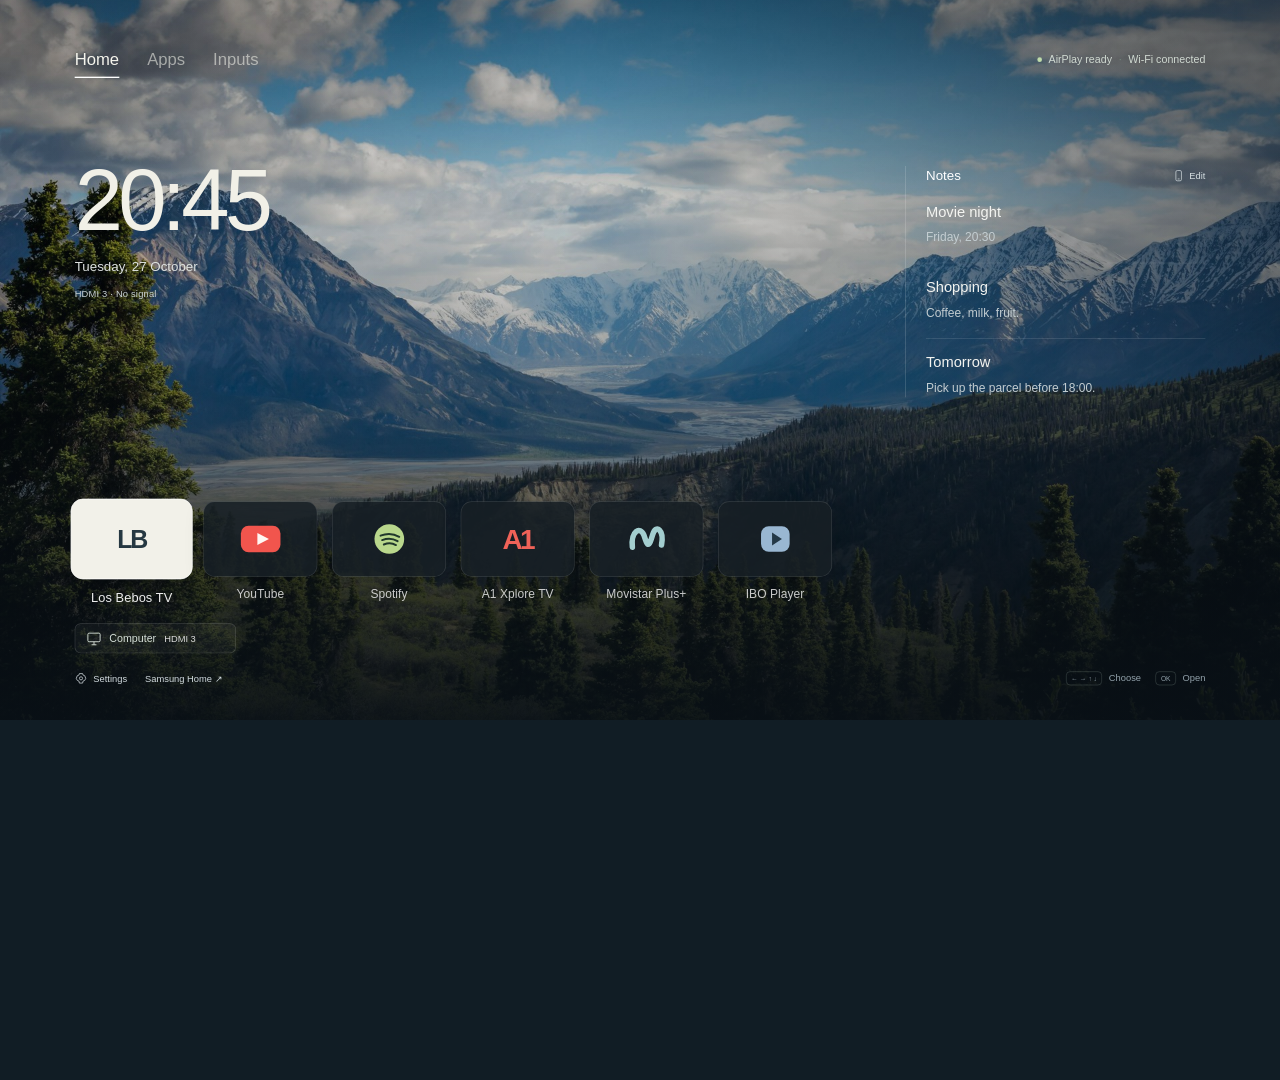
==== concepts/home/v2/index.html @ ef914795 "Add cinematic and monochrome home-screen alternatives" ====
<!doctype html><html lang="en"><head><meta charset="utf-8"><meta name="viewport" content="width=device-width, initial-scale=1"><title>Los Bebos · Home concept</title><style>
*{box-sizing:border-box}body{margin:0;background:#111d25;color:#f4f4ec;font-family:Arial,sans-serif}button,input,textarea{font:inherit}button{cursor:pointer}.screen{width:1920px;height:1080px;padding:68px 88px;position:relative;overflow:hidden;background:radial-gradient(ellipse at 25% 110%,#293b3a 0,transparent 57%),radial-gradient(ellipse at 95% 0,#414441 0,transparent 50%),#14212a}.screen:before{content:"";position:absolute;width:1300px;height:900px;border-radius:50%;background:linear-gradient(150deg,#394b46,#253e3d00);left:-350px;bottom:-600px;transform:rotate(-15deg);pointer-events:none}.header,.content,.footer{position:relative;z-index:1}.header{display:flex;justify-content:space-between;align-items:flex-start}.brand{display:flex;align-items:center;gap:15px;font-size:21px;letter-spacing:2px;font-weight:700}.brand i{font-style:normal;width:38px;height:38px;border:1px solid #dce6d03d;border-radius:12px;display:grid;place-items:center;color:#d5e0c8;font-size:16px;letter-spacing:-1px}.greeting{font-size:65px;font-weight:400;letter-spacing:-2px;margin:38px 0 0}.sub{color:#acb8b6;font-size:23px;margin:15px 0 0}.topright{text-align:right}.time{font-size:70px;line-height:1;font-weight:300;letter-spacing:-3px}.date{color:#b3bfba;font-size:19px;margin-top:14px}.statuses{margin-top:23px;display:flex;align-items:center;gap:12px;justify-content:flex-end;font-size:16px;color:#d0d9d1}.dot{width:7px;height:7px;background:#c0dcaa;border-radius:50%;box-shadow:0 0 12px #b5d3a92b}.content{display:grid;grid-template-columns:1050px 1fr;gap:70px;margin-top:66px}.eyebrow{color:#aebdb7;font-size:16px;letter-spacing:2.4px;font-weight:500;text-transform:uppercase;margin-bottom:24px}.apps{display:grid;grid-template-columns:repeat(3,1fr);gap:22px}.tile{height:194px;border-radius:23px;background:#ffffff06;border:1px solid #ffffff10;display:flex;flex-direction:column;justify-content:center;align-items:center;color:#e8eeea;gap:22px;position:relative;transition:.18s}.tile.selected,.tile:focus{outline:none;border-color:#d9e9c5;background:#c9dec00c;box-shadow:0 0 0 3px #d9e9c51a}.tile.selected:after{content:"";position:absolute;bottom:14px;width:19px;height:3px;border-radius:2px;background:#d5e8c2}.tile svg{height:57px;width:78px}.tile span{font-size:21px;letter-spacing:.1px}.lb{font-size:40px;font-weight:800;color:#e3efd6;letter-spacing:-4px;line-height:57px}.a1{color:#ef6258;font-size:45px;font-weight:800;letter-spacing:-4px;line-height:57px}.hdmi{margin-top:28px;height:79px;padding:0 24px;display:flex;align-items:center;border:1px solid #ffffff13;border-radius:17px;gap:20px;background:#ffffff03;color:#d5dfd8;font-size:21px;width:100%}.hdmi svg{width:27px;height:27px}.hdmi small{color:#a8b6b0;font-size:16px;margin-left:auto}.noteshead{display:flex;justify-content:space-between;align-items:center;margin-bottom:24px}.noteshead .eyebrow{margin:0}.noteshead button{background:transparent;border:0;padding:0;color:#cfdbc9;font-size:17px;display:flex;align-items:center;gap:9px}.noteshead svg{width:18px;height:21px}.notes{display:flex;flex-direction:column;gap:19px}.note{color:#29322e;min-height:148px;border-radius:7px 7px 15px 15px;padding:23px 29px;box-shadow:0 8px 18px #0000000c;position:relative;white-space:pre-line}.note:nth-child(1){background:#e7dfb5;transform:rotate(-.7deg)}.note:nth-child(2){background:#cbd9cb;transform:rotate(.6deg);min-height:143px}.note:nth-child(3){background:#d8cee1;transform:rotate(-.5deg);min-height:152px}.note:before{content:"";position:absolute;top:0;left:41%;height:17px;width:95px;transform:translateY(-8px) rotate(-2deg);background:#f6f3e94f;border:1px solid #ffffff16}.note h3{font-family:Georgia,serif;font-weight:400;font-size:29px;margin:0 0 10px;letter-spacing:-.4px}.note p{font-size:20px;margin:0;line-height:1.5}.note small{display:block;position:absolute;right:23px;bottom:17px;font-size:13px;opacity:.57}.footer{position:absolute;bottom:52px;left:88px;right:88px;display:flex;justify-content:space-between;align-items:center;color:#a8b8b2;font-size:17px}.footleft{display:flex;gap:31px;align-items:center}.footleft button{border:0;background:none;color:#d6dfd7;display:flex;align-items:center;gap:9px;padding:0;font-size:17px}.footleft svg{width:19px;height:19px}.key{display:inline-block;border:1px solid #aabbb347;border-radius:6px;padding:4px 7px;font-size:12px;margin-right:6px}.demo{position:absolute;top:18px;left:88px;color:#e8e9de55;font-size:11px;letter-spacing:2px;z-index:2}.editor{display:none;position:fixed;inset:0;background:#0e171e;z-index:5;padding:24px;color:#eef3e9;overflow:auto}.editor.open{display:block}.phone{max-width:430px;margin:auto}.phonehead{display:flex;align-items:center;justify-content:space-between;margin:8px 0 35px;color:#bdcbbd;font-size:16px}.phonehead button{border:0;background:none;color:#dbe8ca;font-size:16px}.editor h1{font-family:Georgia,serif;font-size:43px;font-weight:400;margin:0 0 14px;letter-spacing:-1px}.editor .help{color:#a9bbb1;font-size:16px;line-height:1.6;margin-bottom:28px}.editcard{border:1px solid #ffffff16;background:#ffffff04;border-radius:18px;padding:19px;margin-bottom:18px}.editcard label{font-size:12px;letter-spacing:1.5px;color:#b8c8bc;text-transform:uppercase}.editcard input,.editcard textarea{background:none;color:#edf1e7;width:100%;border:0;outline:none;margin-top:12px;font-size:19px;line-height:1.5;resize:vertical}.editcard input{font-weight:bold;margin-bottom:8px}.swatches{display:flex;gap:10px;margin-top:13px}.swatches i{height:22px;width:22px;border-radius:50%;display:block}.save{width:100%;border:0;border-radius:14px;padding:18px;font-size:18px;font-weight:bold;background:#d9e9c4;color:#20332b}.previewmsg{color:#95a99e;font-size:13px;line-height:1.7;text-align:center;margin-top:20px}.phoneonly .screen{display:none}.phoneonly .editor{display:block;position:relative;min-height:100vh}.phoneonly{background:#0e171e}

.screen{background:linear-gradient(180deg,rgba(9,16,22,.18),rgba(9,16,22,.09) 28%,rgba(9,16,22,.5) 65%,rgba(9,16,22,.95)),linear-gradient(90deg,rgba(6,16,24,.13),rgba(6,16,24,0) 45%,rgba(6,16,24,.45)),url('mountain.jpg') center 47%/cover;padding:75px 112px}.screen:before{display:none}.demo{display:none}.header{align-items:center}.brand{font-size:25px;font-weight:400;letter-spacing:0;gap:42px}.brand>i{display:none}.nav{opacity:.56;cursor:pointer}.nav.active{opacity:1;border-bottom:2px solid white;padding-bottom:11px;margin-bottom:-13px}.greeting,.sub,.date{display:none}.topright{display:flex;align-items:center;gap:28px}.topright .time{font-size:25px;letter-spacing:0;line-height:1}.statuses{margin:0;font-size:16px;gap:10px}.content{position:absolute;inset:0;display:block;margin:0;pointer-events:none}.content section{position:absolute;left:112px;bottom:215px;pointer-events:auto}.content section>.eyebrow{display:none}.apps{grid-template-columns:repeat(6,171px);gap:22px}.tile{width:171px;height:113px;border-radius:17px;background:rgba(24,31,37,.87);border:1px solid #ffffff20;box-shadow:0 9px 30px #0002;gap:0;color:white;transition:transform .15s}.tile span{font-size:18px;position:absolute;bottom:-38px;white-space:nowrap;color:#eee;opacity:.83}.tile svg{width:66px;height:53px}.tile .a1{font-size:42px}.tile.selected,.tile:focus{background:#f2f1e9;border:1px solid #fff;box-shadow:0 16px 35px #0004;transform:scale(1.07);outline:none}.tile.selected:after{display:none}.tile.selected .lb{color:#263842}.tile.selected span{opacity:1}.tile .lb{font-size:35px;letter-spacing:-3px}.hdmi{position:absolute;top:183px;left:0;margin:0;width:242px;height:45px;padding:0 17px;gap:12px;background:#ffffff09;border:1px solid #ffffff27;border-radius:9px;font-size:16px}.hdmi svg{width:22px;height:22px}.hdmi small{font-size:14px;margin:0;color:#ddd}.hdmi span{display:none}.content aside{position:absolute;top:249px;right:112px;width:450px;pointer-events:auto;border-left:1px solid #ffffff38;padding:3px 0 0 30px}.noteshead{margin-bottom:30px}.noteshead .eyebrow{font-size:20px;color:white;letter-spacing:0;text-transform:none}.noteshead button{font-size:14px;color:#d4dcdf}.noteshead svg{width:14px}.notes{gap:0}.note,.note:nth-child(n){padding:0 0 23px;margin-bottom:23px;min-height:0;background:none;transform:none;box-shadow:none;border-radius:0;border-bottom:1px solid #ffffff25;color:#f3f4f1;white-space:normal}.note:last-child{border:0;margin:0;padding:0}.note:before{display:none}.note h3{font:400 22px Arial,sans-serif;letter-spacing:0;margin:0 0 11px}.note p{font:400 18px Arial,sans-serif;line-height:1.6;color:#c3cdd1;white-space:pre-line}.note small{display:none}.footer{bottom:52px;left:112px;right:112px;font-size:14px;color:#93a2ab}.footleft{gap:27px}.footleft button{font-size:14px;color:#d2dbdf}.key{font-size:10px}.ambient{position:absolute;left:112px;top:235px;z-index:1}.ambienttime{font:300 130px Arial,sans-serif;letter-spacing:-7px;line-height:1;color:#f1f0e7}.ambientdate{font:400 20px Arial,sans-serif;color:#dde1e0;margin-top:23px}.ambientlabel{margin-top:21px;font-size:14px;color:#cad4d6;letter-spacing:.3px}.tagline{display:none}.hardware.screen{background:#111211;background-image:radial-gradient(#ffffff08 .7px,transparent .7px);background-size:6px 6px;color:#e9eae5}.hardware .brand{font-family:Arial,sans-serif;font-size:18px;gap:32px;letter-spacing:1px}.hardware .nav.active{border-color:#e25444}.hardware .statuses{font-family:monospace;font-size:14px}.hardware .topright .time{font-family:monospace;font-size:20px}.hardware .ambient{top:242px}.hardware .ambienttime{font:400 147px monospace;letter-spacing:-12px}.hardware .ambientdate{font:400 18px monospace;letter-spacing:2px;text-transform:uppercase}.hardware .ambientlabel{font-family:monospace;font-size:15px;margin-top:34px;color:#8d9690}.hardware .ambientlabel:before{content:'';width:8px;height:8px;display:inline-block;background:#e25444;border-radius:50%;margin-right:10px}.hardware .content aside{top:252px;right:112px;width:470px;border-left-color:#555b54}.hardware .noteshead .eyebrow{font:400 16px monospace;letter-spacing:2px;text-transform:uppercase}.hardware .noteshead button{font-family:monospace;font-size:12px}.hardware .note h3{font-size:20px}.hardware .note p{font-family:monospace;font-size:16px;color:#a5ada5}.hardware .noteshead{margin-bottom:35px}.hardware .note{border-bottom-color:#343933}.hardware .tile{border-radius:9px;background:#1d201d;box-shadow:none;border:1px solid #454b42}.hardware .tile svg{filter:grayscale(1) brightness(1.8)}.hardware .tile .a1{color:#d4dcd1}.hardware .tile.selected,.hardware .tile:focus{background:#d95142;border-color:#d95142}.hardware .tile.selected .lb{color:#fff}.hardware .tile span{font-size:16px}.hardware .hdmi{border-color:#41473f;background:none;border-radius:6px;font-family:monospace;font-size:14px}.hardware .footer,.hardware .footleft button{font-family:monospace;font-size:12px}.hardware .ambientdate{color:#e1e5dc}
.topright .time{display:none}</style></head><body><main class="screen"><div class="demo">HOME SCREEN CONCEPT</div><header class="header"><div><div class="brand"><span class="nav active">Home</span><span class="nav">Apps</span><span class="nav">Inputs</span></div><h1 class="greeting">A little more at home.</h1><p class="sub">Your favourites. Your people. Your space.</p></div><div class="topright"><div class="time">20:45</div><div class="date">Tuesday, 27 October</div><div class="statuses"><span class="dot"></span>AirPlay ready<span style="color:#71887e">·</span>Wi-Fi connected</div></div></header><div class="ambient"><div class="ambienttime">20:45</div><div class="ambientdate">Tuesday, 27 October</div><div class="ambientlabel">HDMI 3 · No signal</div></div><div class="content"><section><div class="eyebrow">Make yourself comfortable</div><div class="apps"><button class="tile selected"><div class="lb">LB</div><span>Los Bebos TV</span></button><button class="tile"><svg viewBox="0 0 80 58"><rect x="4" y="5" width="72" height="48" rx="14" fill="#f1554d"/><path d="M34 18L55 29L34 40Z" fill="#fff8f2"/></svg><span>YouTube</span></button><button class="tile"><svg viewBox="0 0 80 58"><circle cx="40" cy="29" r="27" fill="#b9d78c"/><g fill="none" stroke="#21372c" stroke-width="3.6" stroke-linecap="round"><path d="M24 23Q42 16 58 25"/><path d="M27 31Q42 25 55 33"/><path d="M30 39Q42 34 52 40"/></g></svg><span>Spotify</span></button><button class="tile"><div class="a1">A1</div><span>A1 Xplore TV</span></button><button class="tile"><svg viewBox="0 0 80 58"><path d="M14 44C11 14 28 5 35 22C42 44 44 45 51 21C57 1 72 12 67 40" fill="none" stroke="#a3cecf" stroke-width="10" stroke-linecap="round"/></svg><span>Movistar Plus+</span></button><button class="tile"><svg viewBox="0 0 80 58"><rect x="14" y="6" width="52" height="46" rx="14" fill="#99b7d2"/><path d="M34 17L52 29L34 41Z" fill="#243947"/></svg><span>IBO Player</span></button></div><button class="hdmi"><svg viewBox="0 0 24 24" fill="none" stroke="currentColor" stroke-width="1.5"><rect x="2" y="3" width="20" height="14" rx="2"/><path d="M8 22h8M12 17v5"/></svg>Computer <small>HDMI 3</small><span style="margin-left:10px">↗</span></button></section><aside><div class="noteshead"><div class="eyebrow">Notes</div><button id="edit"><svg viewBox="0 0 20 24" fill="none" stroke="currentColor" stroke-width="1.5"><rect x="4" y="1" width="12" height="22" rx="3"/><path d="M8 19h4"/></svg>Edit</button></div><div class="notes" id="notes"></div></aside></div><footer class="footer"><div class="footleft"><button><svg viewBox="0 0 24 24" fill="none" stroke="currentColor" stroke-width="1.4"><circle cx="12" cy="12" r="3"/><path d="M9 3h6l1 3 3 1 2 5-2 4-3 1-1 4H9l-1-4-3-1-2-4 2-5 3-1z"/></svg>Settings</button><button>Samsung Home ↗</button></div><div><span class="key">← → ↑ ↓</span> Choose <span class="key" style="margin-left:18px">OK</span> Open</div></footer></main><section class="editor" id="editor"><div class="phone"><div class="phonehead"><span>LOS BEBOS · FAMILY BOARD</span><button id="close">Done</button></div><h1>Edit notes</h1><div class="help">Edit the notes shown on the home screen.</div><div id="fields"></div><button class="save" id="save">Save notes</button><div class="previewmsg">Interactive design preview.<br>Edits are saved in this browser; no TV is connected.</div></div></section><script>
if(location.search.includes('mono'))document.querySelector('.screen').classList.add('hardware');
const defaults=[{title:'Movie night',text:'Friday, 20:30',by:''},{title:'Shopping',text:'Coffee, milk, fruit.',by:''},{title:'Tomorrow',text:'Pick up the parcel before 18:00.',by:''}];let notes;try{notes=JSON.parse(localStorage.getItem('home-concept-v2-notes'))||defaults;}catch(e){notes=defaults;}function render(){const n=document.getElementById('notes');n.textContent='';notes.forEach(e=>{let c=document.createElement('article');c.className='note';for(let[k,tag]of[['title','h3'],['text','p'],['by','small']]){let el=document.createElement(tag);el.textContent=e[k];c.appendChild(el);}n.appendChild(c);});const f=document.getElementById('fields');f.textContent='';notes.forEach((e,i)=>{let c=document.createElement('div');c.className='editcard';c.innerHTML='<label>Note '+(i+1)+'</label><input aria-label="Note title"><textarea rows="2" aria-label="Note text"></textarea><div class="swatches"><i style="background:#e7dfb5"></i><i style="background:#cbd9cb"></i><i style="background:#d8cee1"></i></div>';c.querySelector('input').value=e.title;c.querySelector('textarea').value=e.text;f.appendChild(c);});}render();const editor=document.getElementById('editor');document.getElementById('edit').onclick=()=>editor.classList.add('open');document.getElementById('close').onclick=()=>{if(location.search.includes('phone'))location.href=location.pathname;else editor.classList.remove('open');};document.getElementById('save').onclick=()=>{document.querySelectorAll('.editcard').forEach((c,i)=>{notes[i].title=c.querySelector('input').value;notes[i].text=c.querySelector('textarea').value;});localStorage.setItem('home-concept-v2-notes',JSON.stringify(notes));render();if(!location.search.includes('phone'))editor.classList.remove('open');};if(location.search.includes('phone'))document.body.classList.add('phoneonly');let at=0;const tiles=[...document.querySelectorAll('.tile')];document.addEventListener('keydown',e=>{if(editor.classList.contains('open')||document.body.classList.contains('phoneonly'))return;const step={ArrowLeft:-1,ArrowRight:1,ArrowUp:-3,ArrowDown:3}[e.key];if(step){e.preventDefault();at=(at+step+tiles.length)%tiles.length;tiles.forEach((t,i)=>t.classList.toggle('selected',i===at));tiles[at].focus();}});
function fitPreview(){if(!location.search.includes('phone')){const ratio=Math.min(1,innerWidth/1920);const canvas=document.querySelector('.screen');canvas.style.transform='scale('+ratio+')';canvas.style.transformOrigin='top left';document.body.style.minHeight=(1080*ratio)+'px';}}fitPreview();addEventListener('resize',fitPreview);addEventListener('storage',function(e){if(e.key==='home-concept-v2-notes'){try{notes=JSON.parse(e.newValue)||defaults;render();}catch(x){}}});
</script></body></html>
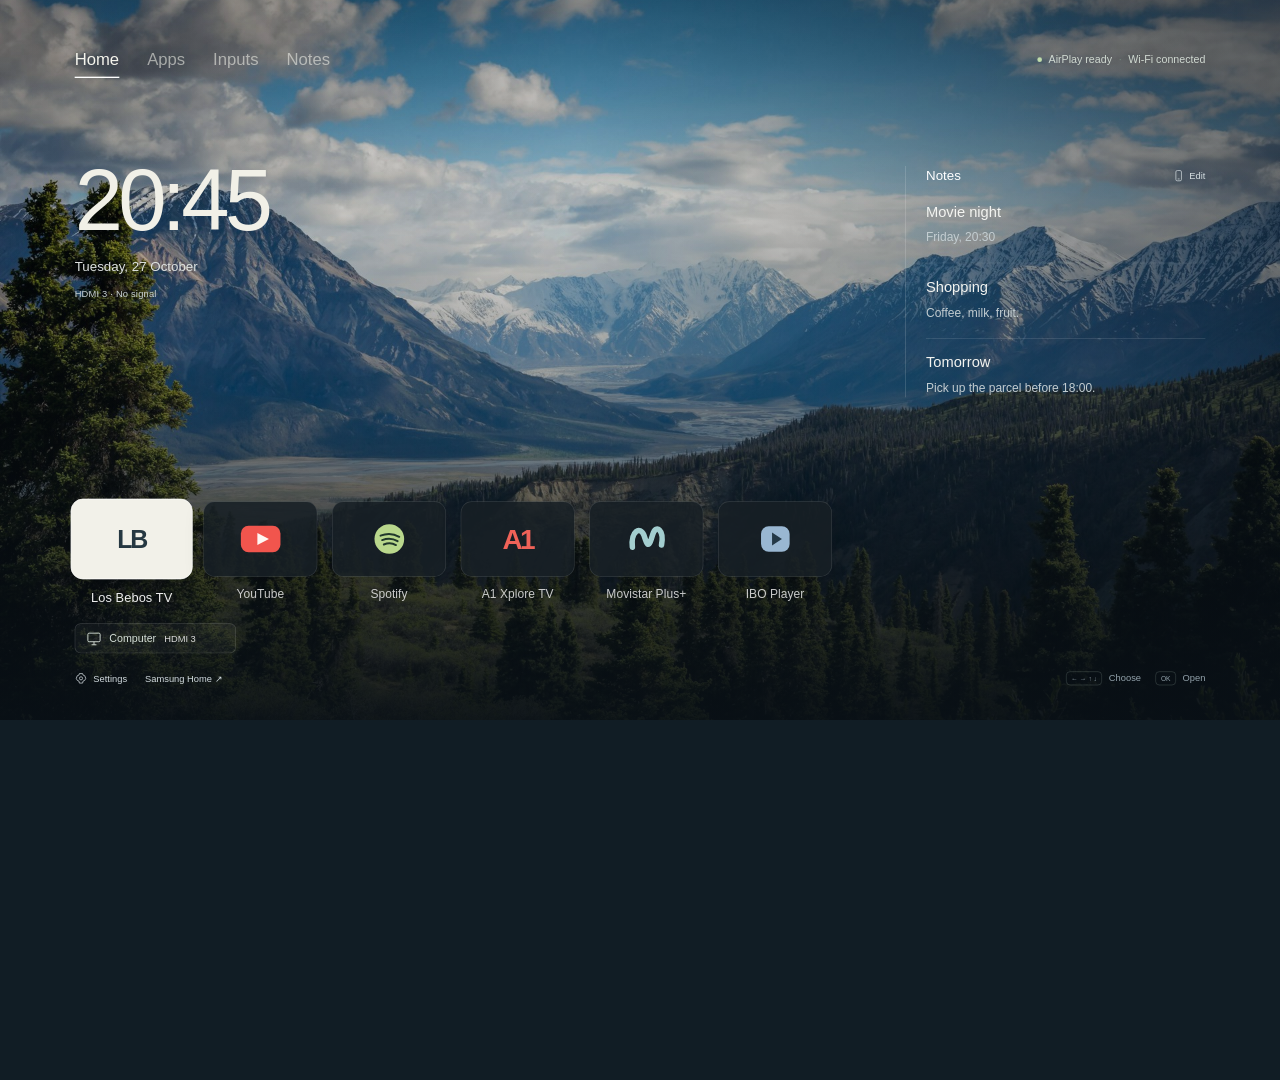
==== commit 5a6f0786: "Add optional notes panel to the selected cinematic concept" ====
--- a/concepts/home/v2/index.html
+++ b/concepts/home/v2/index.html
@@ -2,8 +2,9 @@
 *{box-sizing:border-box}body{margin:0;background:#111d25;color:#f4f4ec;font-family:Arial,sans-serif}button,input,textarea{font:inherit}button{cursor:pointer}.screen{width:1920px;height:1080px;padding:68px 88px;position:relative;overflow:hidden;background:radial-gradient(ellipse at 25% 110%,#293b3a 0,transparent 57%),radial-gradient(ellipse at 95% 0,#414441 0,transparent 50%),#14212a}.screen:before{content:"";position:absolute;width:1300px;height:900px;border-radius:50%;background:linear-gradient(150deg,#394b46,#253e3d00);left:-350px;bottom:-600px;transform:rotate(-15deg);pointer-events:none}.header,.content,.footer{position:relative;z-index:1}.header{display:flex;justify-content:space-between;align-items:flex-start}.brand{display:flex;align-items:center;gap:15px;font-size:21px;letter-spacing:2px;font-weight:700}.brand i{font-style:normal;width:38px;height:38px;border:1px solid #dce6d03d;border-radius:12px;display:grid;place-items:center;color:#d5e0c8;font-size:16px;letter-spacing:-1px}.greeting{font-size:65px;font-weight:400;letter-spacing:-2px;margin:38px 0 0}.sub{color:#acb8b6;font-size:23px;margin:15px 0 0}.topright{text-align:right}.time{font-size:70px;line-height:1;font-weight:300;letter-spacing:-3px}.date{color:#b3bfba;font-size:19px;margin-top:14px}.statuses{margin-top:23px;display:flex;align-items:center;gap:12px;justify-content:flex-end;font-size:16px;color:#d0d9d1}.dot{width:7px;height:7px;background:#c0dcaa;border-radius:50%;box-shadow:0 0 12px #b5d3a92b}.content{display:grid;grid-template-columns:1050px 1fr;gap:70px;margin-top:66px}.eyebrow{color:#aebdb7;font-size:16px;letter-spacing:2.4px;font-weight:500;text-transform:uppercase;margin-bottom:24px}.apps{display:grid;grid-template-columns:repeat(3,1fr);gap:22px}.tile{height:194px;border-radius:23px;background:#ffffff06;border:1px solid #ffffff10;display:flex;flex-direction:column;justify-content:center;align-items:center;color:#e8eeea;gap:22px;position:relative;transition:.18s}.tile.selected,.tile:focus{outline:none;border-color:#d9e9c5;background:#c9dec00c;box-shadow:0 0 0 3px #d9e9c51a}.tile.selected:after{content:"";position:absolute;bottom:14px;width:19px;height:3px;border-radius:2px;background:#d5e8c2}.tile svg{height:57px;width:78px}.tile span{font-size:21px;letter-spacing:.1px}.lb{font-size:40px;font-weight:800;color:#e3efd6;letter-spacing:-4px;line-height:57px}.a1{color:#ef6258;font-size:45px;font-weight:800;letter-spacing:-4px;line-height:57px}.hdmi{margin-top:28px;height:79px;padding:0 24px;display:flex;align-items:center;border:1px solid #ffffff13;border-radius:17px;gap:20px;background:#ffffff03;color:#d5dfd8;font-size:21px;width:100%}.hdmi svg{width:27px;height:27px}.hdmi small{color:#a8b6b0;font-size:16px;margin-left:auto}.noteshead{display:flex;justify-content:space-between;align-items:center;margin-bottom:24px}.noteshead .eyebrow{margin:0}.noteshead button{background:transparent;border:0;padding:0;color:#cfdbc9;font-size:17px;display:flex;align-items:center;gap:9px}.noteshead svg{width:18px;height:21px}.notes{display:flex;flex-direction:column;gap:19px}.note{color:#29322e;min-height:148px;border-radius:7px 7px 15px 15px;padding:23px 29px;box-shadow:0 8px 18px #0000000c;position:relative;white-space:pre-line}.note:nth-child(1){background:#e7dfb5;transform:rotate(-.7deg)}.note:nth-child(2){background:#cbd9cb;transform:rotate(.6deg);min-height:143px}.note:nth-child(3){background:#d8cee1;transform:rotate(-.5deg);min-height:152px}.note:before{content:"";position:absolute;top:0;left:41%;height:17px;width:95px;transform:translateY(-8px) rotate(-2deg);background:#f6f3e94f;border:1px solid #ffffff16}.note h3{font-family:Georgia,serif;font-weight:400;font-size:29px;margin:0 0 10px;letter-spacing:-.4px}.note p{font-size:20px;margin:0;line-height:1.5}.note small{display:block;position:absolute;right:23px;bottom:17px;font-size:13px;opacity:.57}.footer{position:absolute;bottom:52px;left:88px;right:88px;display:flex;justify-content:space-between;align-items:center;color:#a8b8b2;font-size:17px}.footleft{display:flex;gap:31px;align-items:center}.footleft button{border:0;background:none;color:#d6dfd7;display:flex;align-items:center;gap:9px;padding:0;font-size:17px}.footleft svg{width:19px;height:19px}.key{display:inline-block;border:1px solid #aabbb347;border-radius:6px;padding:4px 7px;font-size:12px;margin-right:6px}.demo{position:absolute;top:18px;left:88px;color:#e8e9de55;font-size:11px;letter-spacing:2px;z-index:2}.editor{display:none;position:fixed;inset:0;background:#0e171e;z-index:5;padding:24px;color:#eef3e9;overflow:auto}.editor.open{display:block}.phone{max-width:430px;margin:auto}.phonehead{display:flex;align-items:center;justify-content:space-between;margin:8px 0 35px;color:#bdcbbd;font-size:16px}.phonehead button{border:0;background:none;color:#dbe8ca;font-size:16px}.editor h1{font-family:Georgia,serif;font-size:43px;font-weight:400;margin:0 0 14px;letter-spacing:-1px}.editor .help{color:#a9bbb1;font-size:16px;line-height:1.6;margin-bottom:28px}.editcard{border:1px solid #ffffff16;background:#ffffff04;border-radius:18px;padding:19px;margin-bottom:18px}.editcard label{font-size:12px;letter-spacing:1.5px;color:#b8c8bc;text-transform:uppercase}.editcard input,.editcard textarea{background:none;color:#edf1e7;width:100%;border:0;outline:none;margin-top:12px;font-size:19px;line-height:1.5;resize:vertical}.editcard input{font-weight:bold;margin-bottom:8px}.swatches{display:flex;gap:10px;margin-top:13px}.swatches i{height:22px;width:22px;border-radius:50%;display:block}.save{width:100%;border:0;border-radius:14px;padding:18px;font-size:18px;font-weight:bold;background:#d9e9c4;color:#20332b}.previewmsg{color:#95a99e;font-size:13px;line-height:1.7;text-align:center;margin-top:20px}.phoneonly .screen{display:none}.phoneonly .editor{display:block;position:relative;min-height:100vh}.phoneonly{background:#0e171e}
 
 .screen{background:linear-gradient(180deg,rgba(9,16,22,.18),rgba(9,16,22,.09) 28%,rgba(9,16,22,.5) 65%,rgba(9,16,22,.95)),linear-gradient(90deg,rgba(6,16,24,.13),rgba(6,16,24,0) 45%,rgba(6,16,24,.45)),url('mountain.jpg') center 47%/cover;padding:75px 112px}.screen:before{display:none}.demo{display:none}.header{align-items:center}.brand{font-size:25px;font-weight:400;letter-spacing:0;gap:42px}.brand>i{display:none}.nav{opacity:.56;cursor:pointer}.nav.active{opacity:1;border-bottom:2px solid white;padding-bottom:11px;margin-bottom:-13px}.greeting,.sub,.date{display:none}.topright{display:flex;align-items:center;gap:28px}.topright .time{font-size:25px;letter-spacing:0;line-height:1}.statuses{margin:0;font-size:16px;gap:10px}.content{position:absolute;inset:0;display:block;margin:0;pointer-events:none}.content section{position:absolute;left:112px;bottom:215px;pointer-events:auto}.content section>.eyebrow{display:none}.apps{grid-template-columns:repeat(6,171px);gap:22px}.tile{width:171px;height:113px;border-radius:17px;background:rgba(24,31,37,.87);border:1px solid #ffffff20;box-shadow:0 9px 30px #0002;gap:0;color:white;transition:transform .15s}.tile span{font-size:18px;position:absolute;bottom:-38px;white-space:nowrap;color:#eee;opacity:.83}.tile svg{width:66px;height:53px}.tile .a1{font-size:42px}.tile.selected,.tile:focus{background:#f2f1e9;border:1px solid #fff;box-shadow:0 16px 35px #0004;transform:scale(1.07);outline:none}.tile.selected:after{display:none}.tile.selected .lb{color:#263842}.tile.selected span{opacity:1}.tile .lb{font-size:35px;letter-spacing:-3px}.hdmi{position:absolute;top:183px;left:0;margin:0;width:242px;height:45px;padding:0 17px;gap:12px;background:#ffffff09;border:1px solid #ffffff27;border-radius:9px;font-size:16px}.hdmi svg{width:22px;height:22px}.hdmi small{font-size:14px;margin:0;color:#ddd}.hdmi span{display:none}.content aside{position:absolute;top:249px;right:112px;width:450px;pointer-events:auto;border-left:1px solid #ffffff38;padding:3px 0 0 30px}.noteshead{margin-bottom:30px}.noteshead .eyebrow{font-size:20px;color:white;letter-spacing:0;text-transform:none}.noteshead button{font-size:14px;color:#d4dcdf}.noteshead svg{width:14px}.notes{gap:0}.note,.note:nth-child(n){padding:0 0 23px;margin-bottom:23px;min-height:0;background:none;transform:none;box-shadow:none;border-radius:0;border-bottom:1px solid #ffffff25;color:#f3f4f1;white-space:normal}.note:last-child{border:0;margin:0;padding:0}.note:before{display:none}.note h3{font:400 22px Arial,sans-serif;letter-spacing:0;margin:0 0 11px}.note p{font:400 18px Arial,sans-serif;line-height:1.6;color:#c3cdd1;white-space:pre-line}.note small{display:none}.footer{bottom:52px;left:112px;right:112px;font-size:14px;color:#93a2ab}.footleft{gap:27px}.footleft button{font-size:14px;color:#d2dbdf}.key{font-size:10px}.ambient{position:absolute;left:112px;top:235px;z-index:1}.ambienttime{font:300 130px Arial,sans-serif;letter-spacing:-7px;line-height:1;color:#f1f0e7}.ambientdate{font:400 20px Arial,sans-serif;color:#dde1e0;margin-top:23px}.ambientlabel{margin-top:21px;font-size:14px;color:#cad4d6;letter-spacing:.3px}.tagline{display:none}.hardware.screen{background:#111211;background-image:radial-gradient(#ffffff08 .7px,transparent .7px);background-size:6px 6px;color:#e9eae5}.hardware .brand{font-family:Arial,sans-serif;font-size:18px;gap:32px;letter-spacing:1px}.hardware .nav.active{border-color:#e25444}.hardware .statuses{font-family:monospace;font-size:14px}.hardware .topright .time{font-family:monospace;font-size:20px}.hardware .ambient{top:242px}.hardware .ambienttime{font:400 147px monospace;letter-spacing:-12px}.hardware .ambientdate{font:400 18px monospace;letter-spacing:2px;text-transform:uppercase}.hardware .ambientlabel{font-family:monospace;font-size:15px;margin-top:34px;color:#8d9690}.hardware .ambientlabel:before{content:'';width:8px;height:8px;display:inline-block;background:#e25444;border-radius:50%;margin-right:10px}.hardware .content aside{top:252px;right:112px;width:470px;border-left-color:#555b54}.hardware .noteshead .eyebrow{font:400 16px monospace;letter-spacing:2px;text-transform:uppercase}.hardware .noteshead button{font-family:monospace;font-size:12px}.hardware .note h3{font-size:20px}.hardware .note p{font-family:monospace;font-size:16px;color:#a5ada5}.hardware .noteshead{margin-bottom:35px}.hardware .note{border-bottom-color:#343933}.hardware .tile{border-radius:9px;background:#1d201d;box-shadow:none;border:1px solid #454b42}.hardware .tile svg{filter:grayscale(1) brightness(1.8)}.hardware .tile .a1{color:#d4dcd1}.hardware .tile.selected,.hardware .tile:focus{background:#d95142;border-color:#d95142}.hardware .tile.selected .lb{color:#fff}.hardware .tile span{font-size:16px}.hardware .hdmi{border-color:#41473f;background:none;border-radius:6px;font-family:monospace;font-size:14px}.hardware .footer,.hardware .footleft button{font-family:monospace;font-size:12px}.hardware .ambientdate{color:#e1e5dc}
-.topright .time{display:none}</style></head><body><main class="screen"><div class="demo">HOME SCREEN CONCEPT</div><header class="header"><div><div class="brand"><span class="nav active">Home</span><span class="nav">Apps</span><span class="nav">Inputs</span></div><h1 class="greeting">A little more at home.</h1><p class="sub">Your favourites. Your people. Your space.</p></div><div class="topright"><div class="time">20:45</div><div class="date">Tuesday, 27 October</div><div class="statuses"><span class="dot"></span>AirPlay ready<span style="color:#71887e">·</span>Wi-Fi connected</div></div></header><div class="ambient"><div class="ambienttime">20:45</div><div class="ambientdate">Tuesday, 27 October</div><div class="ambientlabel">HDMI 3 · No signal</div></div><div class="content"><section><div class="eyebrow">Make yourself comfortable</div><div class="apps"><button class="tile selected"><div class="lb">LB</div><span>Los Bebos TV</span></button><button class="tile"><svg viewBox="0 0 80 58"><rect x="4" y="5" width="72" height="48" rx="14" fill="#f1554d"/><path d="M34 18L55 29L34 40Z" fill="#fff8f2"/></svg><span>YouTube</span></button><button class="tile"><svg viewBox="0 0 80 58"><circle cx="40" cy="29" r="27" fill="#b9d78c"/><g fill="none" stroke="#21372c" stroke-width="3.6" stroke-linecap="round"><path d="M24 23Q42 16 58 25"/><path d="M27 31Q42 25 55 33"/><path d="M30 39Q42 34 52 40"/></g></svg><span>Spotify</span></button><button class="tile"><div class="a1">A1</div><span>A1 Xplore TV</span></button><button class="tile"><svg viewBox="0 0 80 58"><path d="M14 44C11 14 28 5 35 22C42 44 44 45 51 21C57 1 72 12 67 40" fill="none" stroke="#a3cecf" stroke-width="10" stroke-linecap="round"/></svg><span>Movistar Plus+</span></button><button class="tile"><svg viewBox="0 0 80 58"><rect x="14" y="6" width="52" height="46" rx="14" fill="#99b7d2"/><path d="M34 17L52 29L34 41Z" fill="#243947"/></svg><span>IBO Player</span></button></div><button class="hdmi"><svg viewBox="0 0 24 24" fill="none" stroke="currentColor" stroke-width="1.5"><rect x="2" y="3" width="20" height="14" rx="2"/><path d="M8 22h8M12 17v5"/></svg>Computer <small>HDMI 3</small><span style="margin-left:10px">↗</span></button></section><aside><div class="noteshead"><div class="eyebrow">Notes</div><button id="edit"><svg viewBox="0 0 20 24" fill="none" stroke="currentColor" stroke-width="1.5"><rect x="4" y="1" width="12" height="22" rx="3"/><path d="M8 19h4"/></svg>Edit</button></div><div class="notes" id="notes"></div></aside></div><footer class="footer"><div class="footleft"><button><svg viewBox="0 0 24 24" fill="none" stroke="currentColor" stroke-width="1.4"><circle cx="12" cy="12" r="3"/><path d="M9 3h6l1 3 3 1 2 5-2 4-3 1-1 4H9l-1-4-3-1-2-4 2-5 3-1z"/></svg>Settings</button><button>Samsung Home ↗</button></div><div><span class="key">← → ↑ ↓</span> Choose <span class="key" style="margin-left:18px">OK</span> Open</div></footer></main><section class="editor" id="editor"><div class="phone"><div class="phonehead"><span>LOS BEBOS · FAMILY BOARD</span><button id="close">Done</button></div><h1>Edit notes</h1><div class="help">Edit the notes shown on the home screen.</div><div id="fields"></div><button class="save" id="save">Save notes</button><div class="previewmsg">Interactive design preview.<br>Edits are saved in this browser; no TV is connected.</div></div></section><script>
+.topright .time{display:none}</style></head><body><main class="screen"><div class="demo">HOME SCREEN CONCEPT</div><header class="header"><div><div class="brand"><span class="nav active">Home</span><span class="nav">Apps</span><span class="nav">Inputs</span><button class="nav" id="notes-toggle" style="border:0;background:none;color:inherit;font:inherit;padding:0">Notes</button></div><h1 class="greeting">A little more at home.</h1><p class="sub">Your favourites. Your people. Your space.</p></div><div class="topright"><div class="time">20:45</div><div class="date">Tuesday, 27 October</div><div class="statuses"><span class="dot"></span>AirPlay ready<span style="color:#71887e">·</span>Wi-Fi connected</div></div></header><div class="ambient"><div class="ambienttime">20:45</div><div class="ambientdate">Tuesday, 27 October</div><div class="ambientlabel">HDMI 3 · No signal</div></div><div class="content"><section><div class="eyebrow">Make yourself comfortable</div><div class="apps"><button class="tile selected"><div class="lb">LB</div><span>Los Bebos TV</span></button><button class="tile"><svg viewBox="0 0 80 58"><rect x="4" y="5" width="72" height="48" rx="14" fill="#f1554d"/><path d="M34 18L55 29L34 40Z" fill="#fff8f2"/></svg><span>YouTube</span></button><button class="tile"><svg viewBox="0 0 80 58"><circle cx="40" cy="29" r="27" fill="#b9d78c"/><g fill="none" stroke="#21372c" stroke-width="3.6" stroke-linecap="round"><path d="M24 23Q42 16 58 25"/><path d="M27 31Q42 25 55 33"/><path d="M30 39Q42 34 52 40"/></g></svg><span>Spotify</span></button><button class="tile"><div class="a1">A1</div><span>A1 Xplore TV</span></button><button class="tile"><svg viewBox="0 0 80 58"><path d="M14 44C11 14 28 5 35 22C42 44 44 45 51 21C57 1 72 12 67 40" fill="none" stroke="#a3cecf" stroke-width="10" stroke-linecap="round"/></svg><span>Movistar Plus+</span></button><button class="tile"><svg viewBox="0 0 80 58"><rect x="14" y="6" width="52" height="46" rx="14" fill="#99b7d2"/><path d="M34 17L52 29L34 41Z" fill="#243947"/></svg><span>IBO Player</span></button></div><button class="hdmi"><svg viewBox="0 0 24 24" fill="none" stroke="currentColor" stroke-width="1.5"><rect x="2" y="3" width="20" height="14" rx="2"/><path d="M8 22h8M12 17v5"/></svg>Computer <small>HDMI 3</small><span style="margin-left:10px">↗</span></button></section><aside><div class="noteshead"><div class="eyebrow">Notes</div><button id="edit"><svg viewBox="0 0 20 24" fill="none" stroke="currentColor" stroke-width="1.5"><rect x="4" y="1" width="12" height="22" rx="3"/><path d="M8 19h4"/></svg>Edit</button></div><div class="notes" id="notes"></div></aside></div><footer class="footer"><div class="footleft"><button><svg viewBox="0 0 24 24" fill="none" stroke="currentColor" stroke-width="1.4"><circle cx="12" cy="12" r="3"/><path d="M9 3h6l1 3 3 1 2 5-2 4-3 1-1 4H9l-1-4-3-1-2-4 2-5 3-1z"/></svg>Settings</button><button>Samsung Home ↗</button></div><div><span class="key">← → ↑ ↓</span> Choose <span class="key" style="margin-left:18px">OK</span> Open</div></footer></main><section class="editor" id="editor"><div class="phone"><div class="phonehead"><span>LOS BEBOS · FAMILY BOARD</span><button id="close">Done</button></div><h1>Edit notes</h1><div class="help">Edit the notes shown on the home screen.</div><div id="fields"></div><button class="save" id="save">Save notes</button><div class="previewmsg">Interactive design preview.<br>Edits are saved in this browser; no TV is connected.</div></div></section><script>
 if(location.search.includes('mono'))document.querySelector('.screen').classList.add('hardware');
 const defaults=[{title:'Movie night',text:'Friday, 20:30',by:''},{title:'Shopping',text:'Coffee, milk, fruit.',by:''},{title:'Tomorrow',text:'Pick up the parcel before 18:00.',by:''}];let notes;try{notes=JSON.parse(localStorage.getItem('home-concept-v2-notes'))||defaults;}catch(e){notes=defaults;}function render(){const n=document.getElementById('notes');n.textContent='';notes.forEach(e=>{let c=document.createElement('article');c.className='note';for(let[k,tag]of[['title','h3'],['text','p'],['by','small']]){let el=document.createElement(tag);el.textContent=e[k];c.appendChild(el);}n.appendChild(c);});const f=document.getElementById('fields');f.textContent='';notes.forEach((e,i)=>{let c=document.createElement('div');c.className='editcard';c.innerHTML='<label>Note '+(i+1)+'</label><input aria-label="Note title"><textarea rows="2" aria-label="Note text"></textarea><div class="swatches"><i style="background:#e7dfb5"></i><i style="background:#cbd9cb"></i><i style="background:#d8cee1"></i></div>';c.querySelector('input').value=e.title;c.querySelector('textarea').value=e.text;f.appendChild(c);});}render();const editor=document.getElementById('editor');document.getElementById('edit').onclick=()=>editor.classList.add('open');document.getElementById('close').onclick=()=>{if(location.search.includes('phone'))location.href=location.pathname;else editor.classList.remove('open');};document.getElementById('save').onclick=()=>{document.querySelectorAll('.editcard').forEach((c,i)=>{notes[i].title=c.querySelector('input').value;notes[i].text=c.querySelector('textarea').value;});localStorage.setItem('home-concept-v2-notes',JSON.stringify(notes));render();if(!location.search.includes('phone'))editor.classList.remove('open');};if(location.search.includes('phone'))document.body.classList.add('phoneonly');let at=0;const tiles=[...document.querySelectorAll('.tile')];document.addEventListener('keydown',e=>{if(editor.classList.contains('open')||document.body.classList.contains('phoneonly'))return;const step={ArrowLeft:-1,ArrowRight:1,ArrowUp:-3,ArrowDown:3}[e.key];if(step){e.preventDefault();at=(at+step+tiles.length)%tiles.length;tiles.forEach((t,i)=>t.classList.toggle('selected',i===at));tiles[at].focus();}});
+document.getElementById('notes-toggle').onclick=function(){const board=document.querySelector('.content aside');const hide=board.style.display!=='none';board.style.display=hide?'none':'';this.style.opacity=hide?'.56':'1';};
 function fitPreview(){if(!location.search.includes('phone')){const ratio=Math.min(1,innerWidth/1920);const canvas=document.querySelector('.screen');canvas.style.transform='scale('+ratio+')';canvas.style.transformOrigin='top left';document.body.style.minHeight=(1080*ratio)+'px';}}fitPreview();addEventListener('resize',fitPreview);addEventListener('storage',function(e){if(e.key==='home-concept-v2-notes'){try{notes=JSON.parse(e.newValue)||defaults;render();}catch(x){}}});
 </script></body></html>
